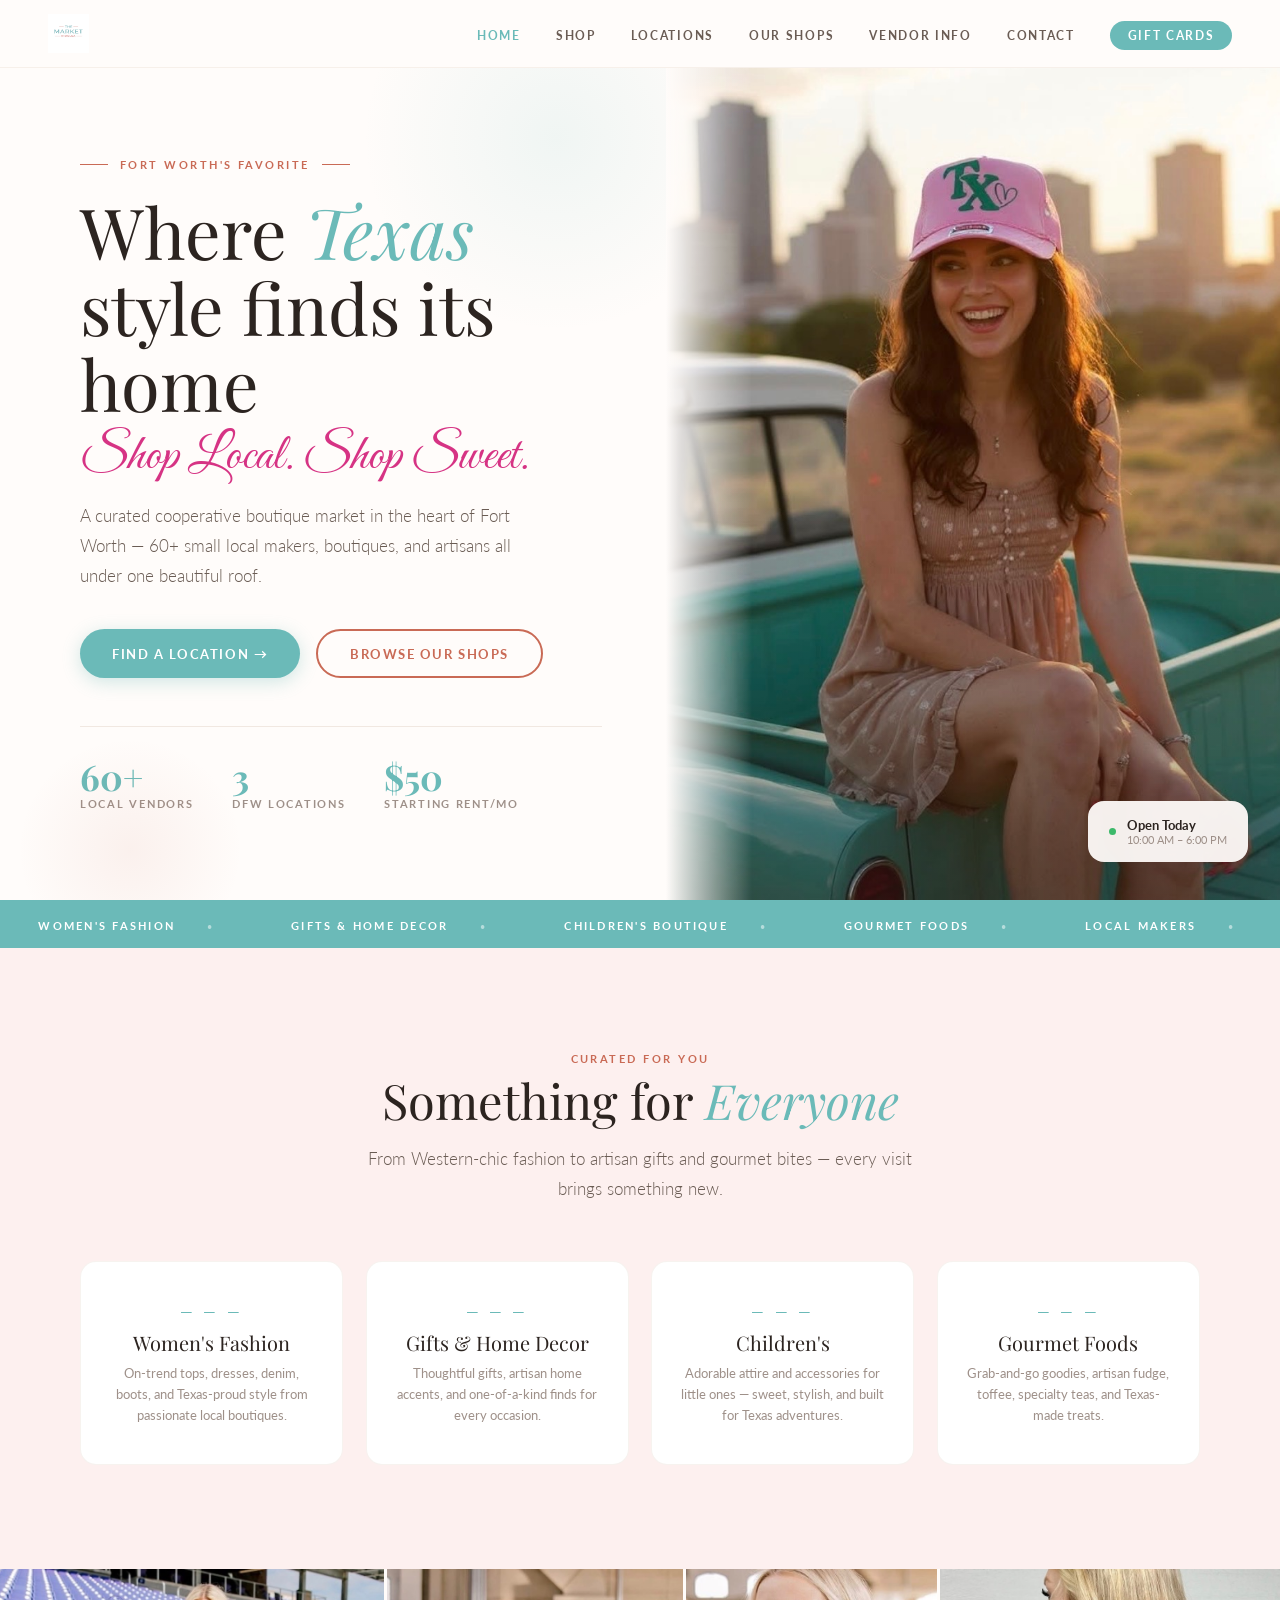
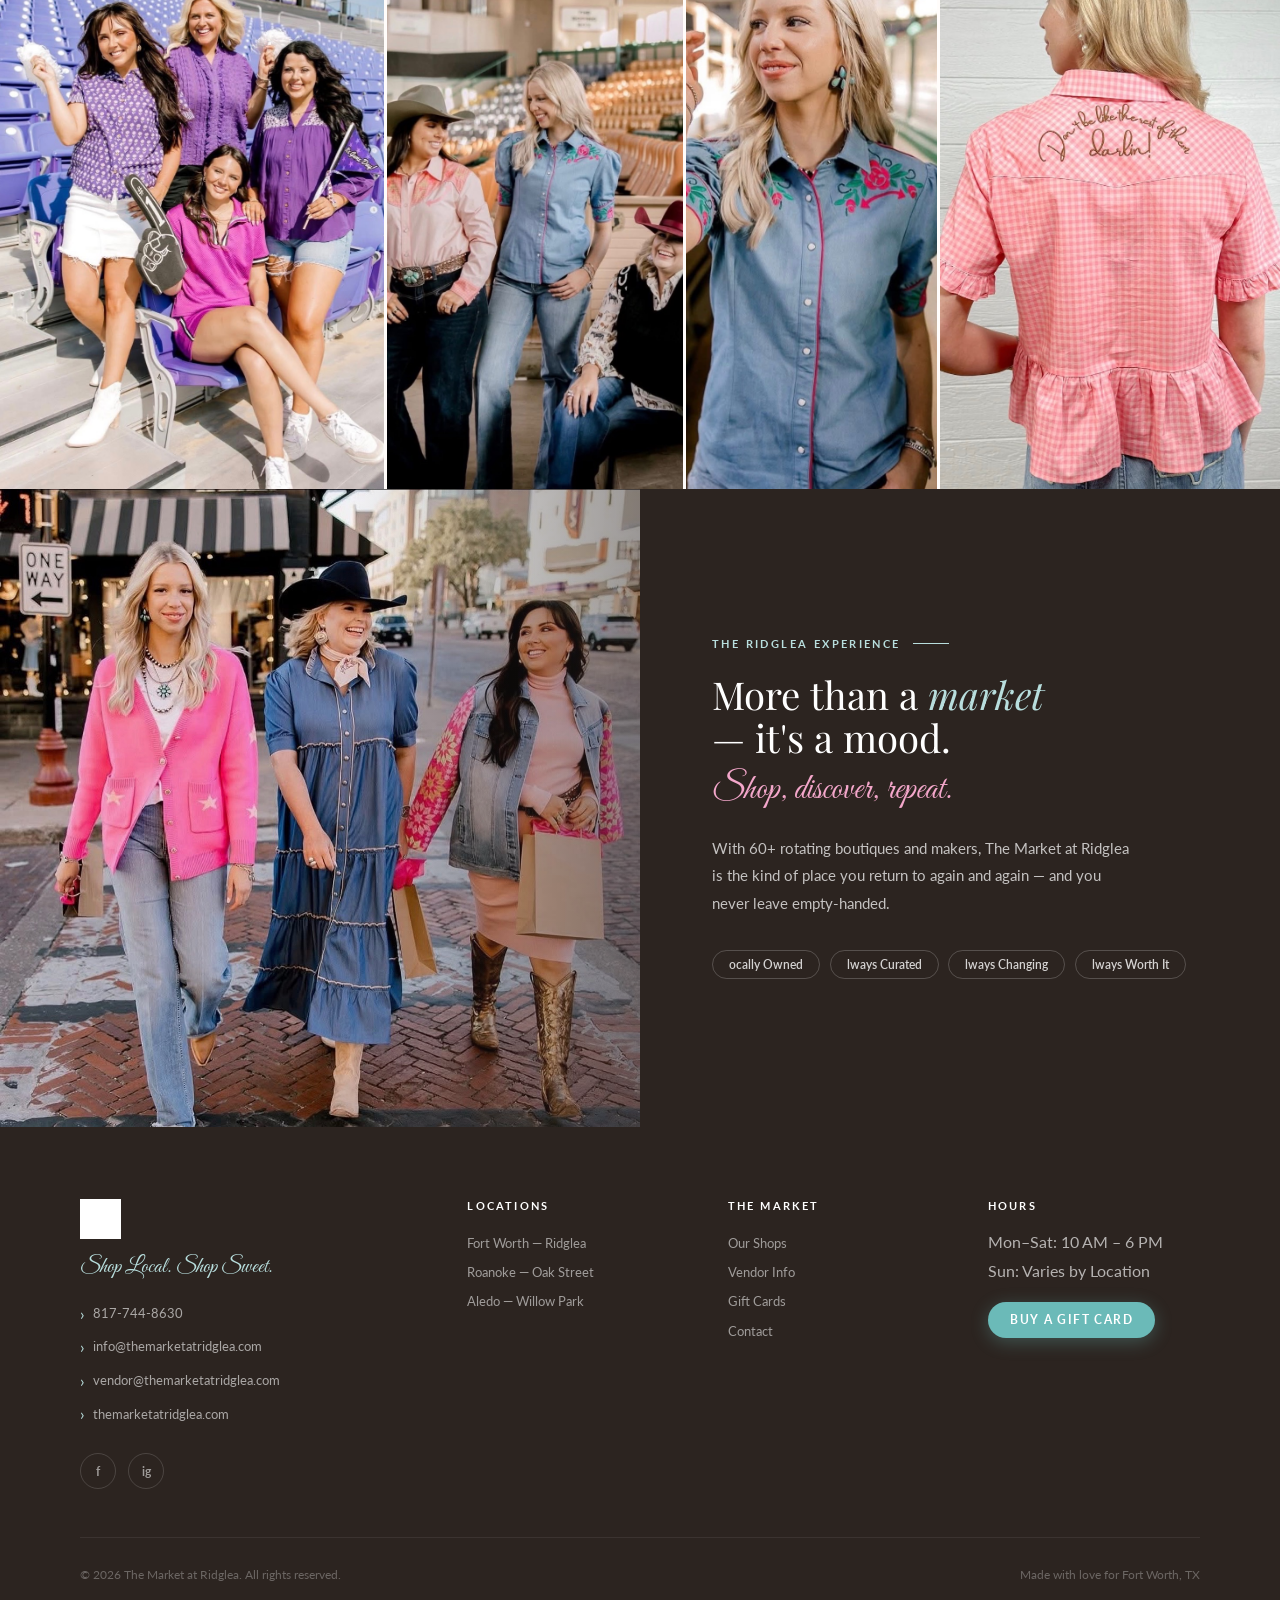
==== index.html @ 8eaa6ba1 "Add files via upload" ====
<!DOCTYPE html>
<html lang="en">
<head>
  <meta charset="UTF-8">
  <meta name="viewport" content="width=device-width,initial-scale=1.0">
  <title>Home — The Market at Ridglea</title>
  <link rel="preconnect" href="https://fonts.googleapis.com">
  <link rel="preconnect" href="https://fonts.gstatic.com" crossorigin>
  <link href="https://fonts.googleapis.com/css2?family=Playfair+Display:ital,wght@0,400;0,700;1,400;1,600&family=Lato:wght@300;400;700&family=Great+Vibes&display=swap" rel="stylesheet">
  <link rel="stylesheet" href="styles.css">
  
</head>
<body>
<nav id="navbar">
  <div class="nav-logo">
    <a href="index.html"><img src="[data-uri]" alt="The Market at Ridglea"></a>
  </div>
  <ul class="nav-links" id="navLinks">
    <li><a href="index.html" class="active">Home</a></li>
    <li><a href="shop.html">Shop</a></li>
    <li><a href="locations.html">Locations</a></li>
    <li><a href="shops.html">Our Shops</a></li>
    <li><a href="vendors.html">Vendor Info</a></li>
    <li><a href="contact.html">Contact</a></li>
    <li><a href="https://squareup.com/gift/MLB20ZD3B4ZFN/order" target="_blank" rel="noopener" class="nav-pill">Gift Cards</a></li>
  </ul>
  <button id="nav-toggle" aria-label="Toggle navigation menu" aria-expanded="false">
    <span></span><span></span><span></span>
  </button>
</nav>

<section class="hero">
  <div class="hero-left">
    <div class="hero-kicker u-eyebrow fade-in">Fort Worth's Favorite</div>
    <h1 class="u-h1 fade-in delay-1">Where <em>Texas</em><br>style finds its<br>home</h1>
    <div class="hero-script-wrap fade-in delay-2"><span class="u-script">Shop Local. Shop Sweet.</span></div>
    <p class="u-body hero-body fade-in delay-2">A curated cooperative boutique market in the heart of Fort Worth — 60+ small local makers, boutiques, and artisans all under one beautiful roof.</p>
    <div class="hero-ctas fade-in delay-3">
      <a href="locations.html" class="btn btn-teal">Find a Location &rarr;</a>
      <a href="shops.html" class="btn btn-outline">Browse Our Shops</a>
    </div>
    <div class="hero-proof fade-in delay-4">
      <div class="proof-item"><div class="num">60+</div><div class="lbl">Local Vendors</div></div>
      <div class="proof-item"><div class="num">3</div><div class="lbl">DFW Locations</div></div>
      <div class="proof-item"><div class="num">$50</div><div class="lbl">Starting Rent/mo</div></div>
    </div>
  </div>
  <div class="hero-right">
    <img class="hero-bg" src="[data-uri]" alt="Texas golden hour lifestyle photo">
    <div class="hero-right-overlay" aria-hidden="true"></div>
    <div class="hero-badge">
      <div class="open-dot" aria-hidden="true"></div>
      <div>
        <div class="badge-title">Open Today</div>
        <div class="badge-sub">10:00 AM &ndash; 6:00 PM</div>
      </div>
    </div>
  </div>
</section>

<div class="ticker" aria-hidden="true">
  <div class="ticker-track">
    <span class="ticker-item">Women's Fashion</span>
    <span class="ticker-item">Gifts &amp; Home Decor</span>
    <span class="ticker-item">Children's Boutique</span>
    <span class="ticker-item">Gourmet Foods</span>
    <span class="ticker-item">Local Makers</span>
    <span class="ticker-item">Fort Worth &middot; Roanoke &middot; Aledo</span>
    <span class="ticker-item">Shop Small</span>
    <span class="ticker-item">Women's Fashion</span>
    <span class="ticker-item">Gifts &amp; Home Decor</span>
    <span class="ticker-item">Children's Boutique</span>
    <span class="ticker-item">Gourmet Foods</span>
    <span class="ticker-item">Local Makers</span>
    <span class="ticker-item">Fort Worth &middot; Roanoke &middot; Aledo</span>
    <span class="ticker-item">Shop Small</span>
  </div>
</div>

<section class="section cats-section" id="categories">
  <div class="section-inner">
    <div class="section-header center">
      <div class="u-eyebrow fade-in">Curated for You</div>
      <h2 class="u-h2 fade-in delay-1">Something for <em>Everyone</em></h2>
      <p class="u-body fade-in delay-2">From Western-chic fashion to artisan gifts and gourmet bites — every visit brings something new.</p>
    </div>
    <div class="cats-grid">
      <div class="cat-card fade-in"><span class="cat-icon">— — —</span><div class="cat-name">Women's Fashion</div><div class="cat-desc">On-trend tops, dresses, denim, boots, and Texas-proud style from passionate local boutiques.</div></div>
      <div class="cat-card fade-in delay-1"><span class="cat-icon">— — —</span><div class="cat-name">Gifts &amp; Home Decor</div><div class="cat-desc">Thoughtful gifts, artisan home accents, and one-of-a-kind finds for every occasion.</div></div>
      <div class="cat-card fade-in delay-2"><span class="cat-icon">— — —</span><div class="cat-name">Children's</div><div class="cat-desc">Adorable attire and accessories for little ones — sweet, stylish, and built for Texas adventures.</div></div>
      <div class="cat-card fade-in delay-3"><span class="cat-icon">— — —</span><div class="cat-name">Gourmet Foods</div><div class="cat-desc">Grab-and-go goodies, artisan fudge, toffee, specialty teas, and Texas-made treats.</div></div>
    </div>
  </div>
</section>

<div class="gallery-strip" role="img" aria-label="Style photo gallery">
  <div class="gp"><img src="[data-uri]" alt="Game day fashion"><div class="gp-over"><span class="gp-tag">Game Day Looks</span></div></div>
  <div class="gp"><img src="[data-uri]" alt="Rodeo fashion"><div class="gp-over"><span class="gp-tag">Rodeo Ready</span></div></div>
  <div class="gp"><img src="[data-uri]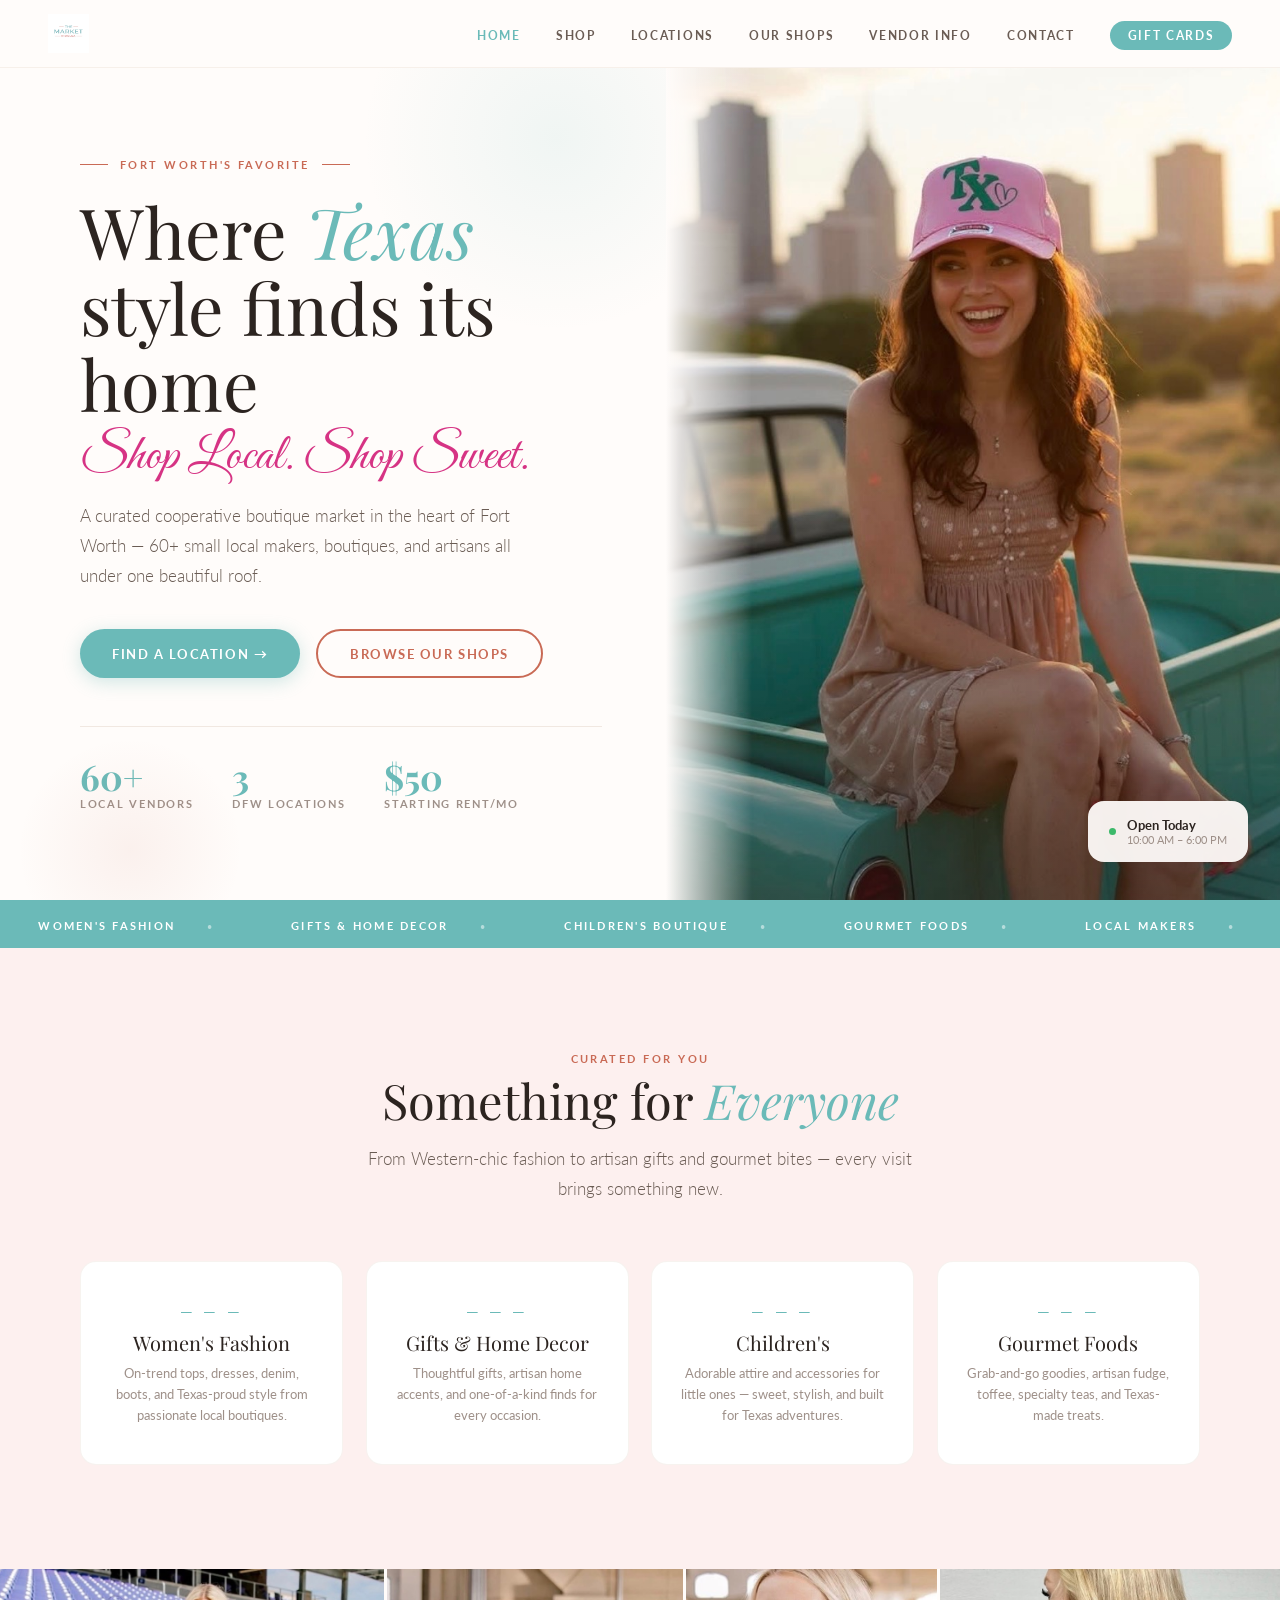
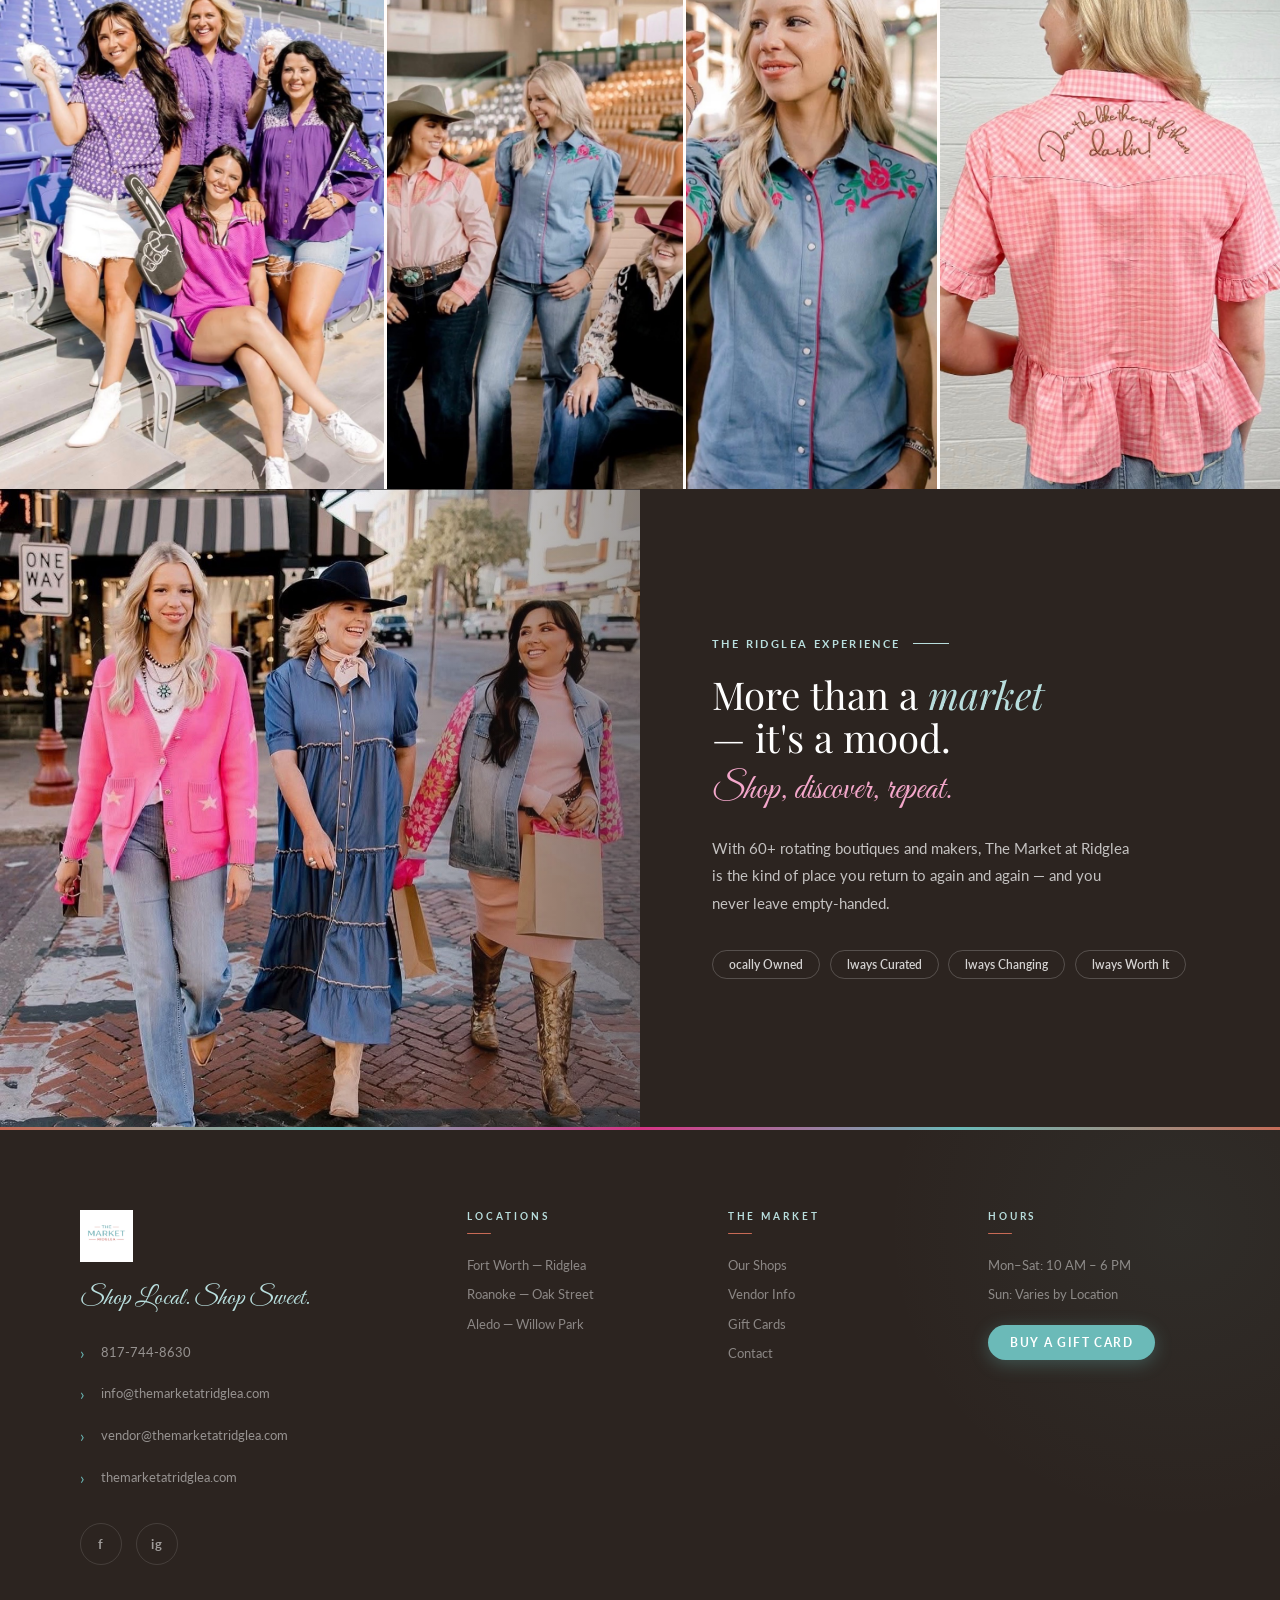
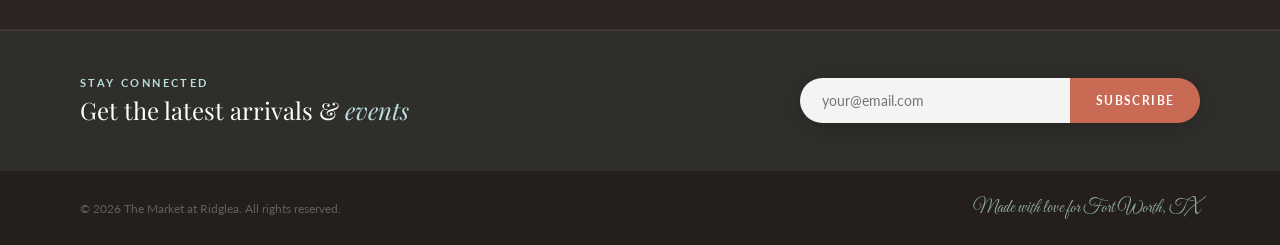
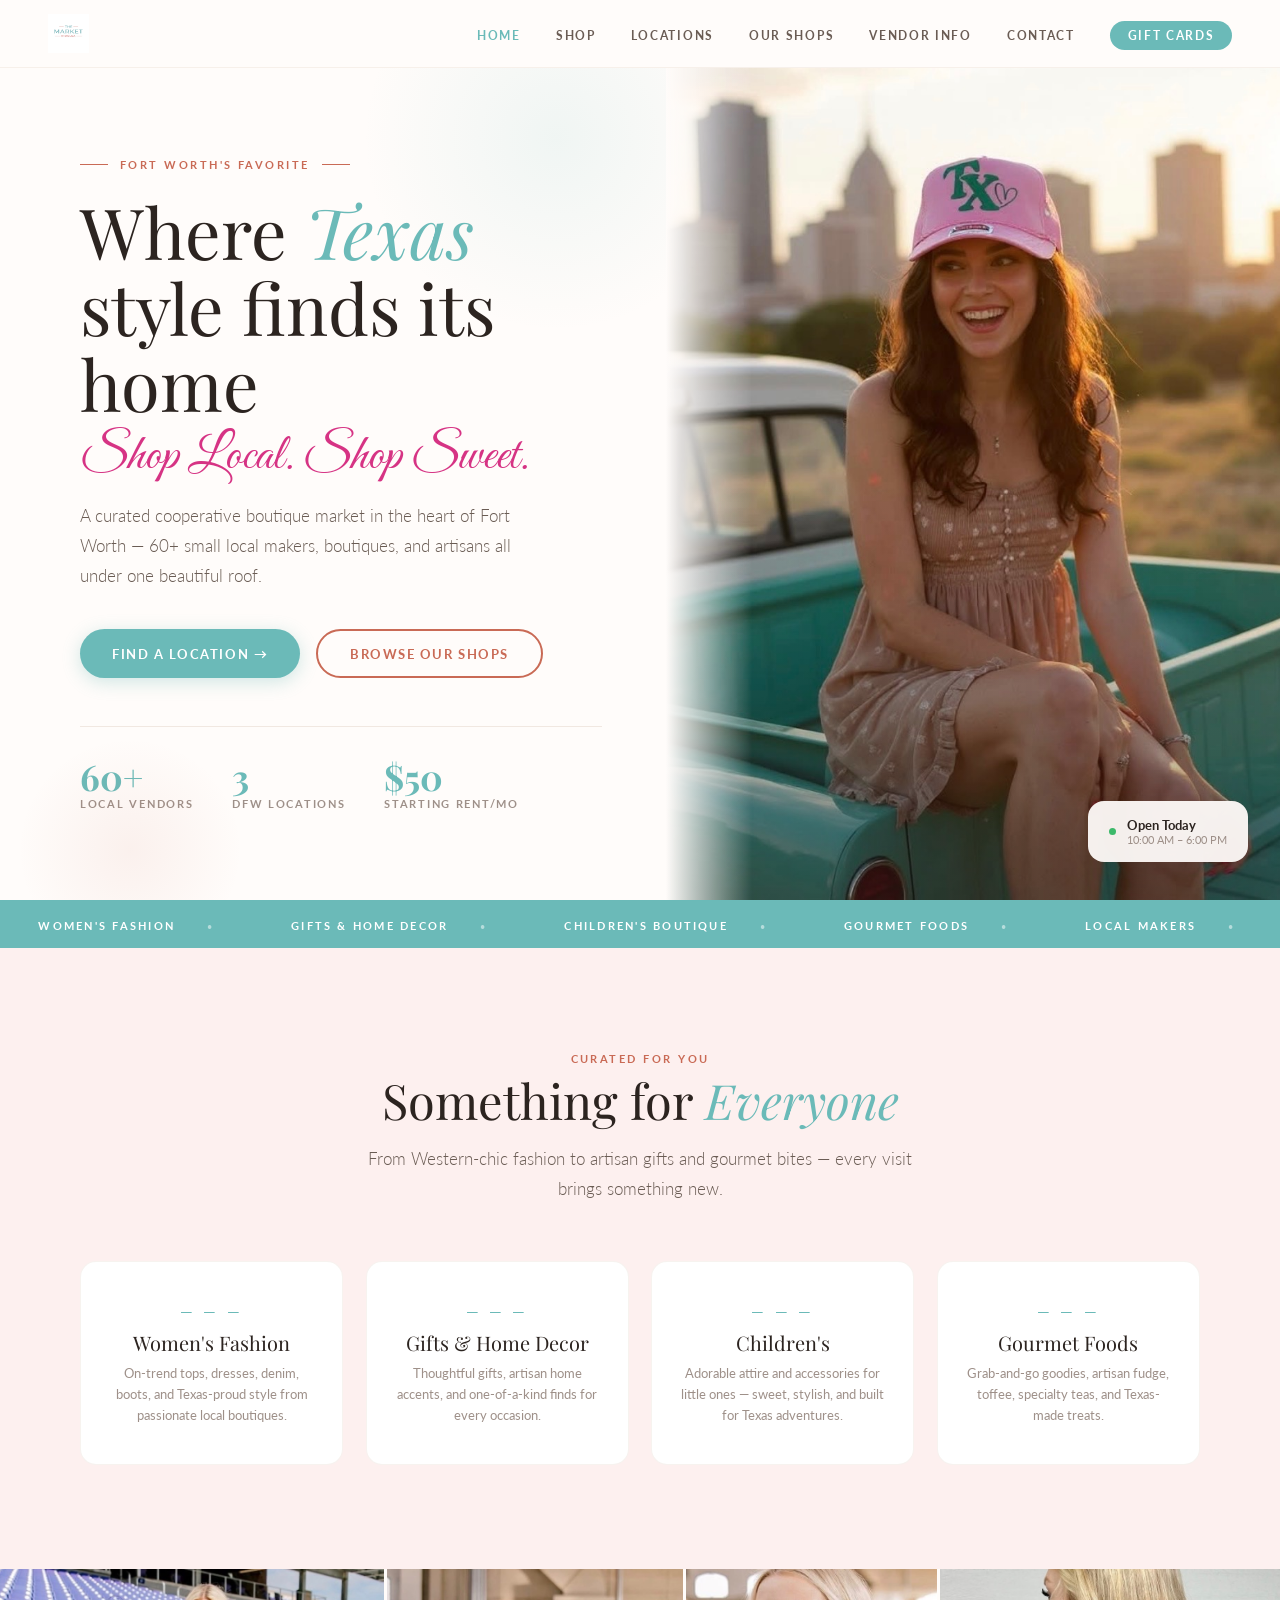
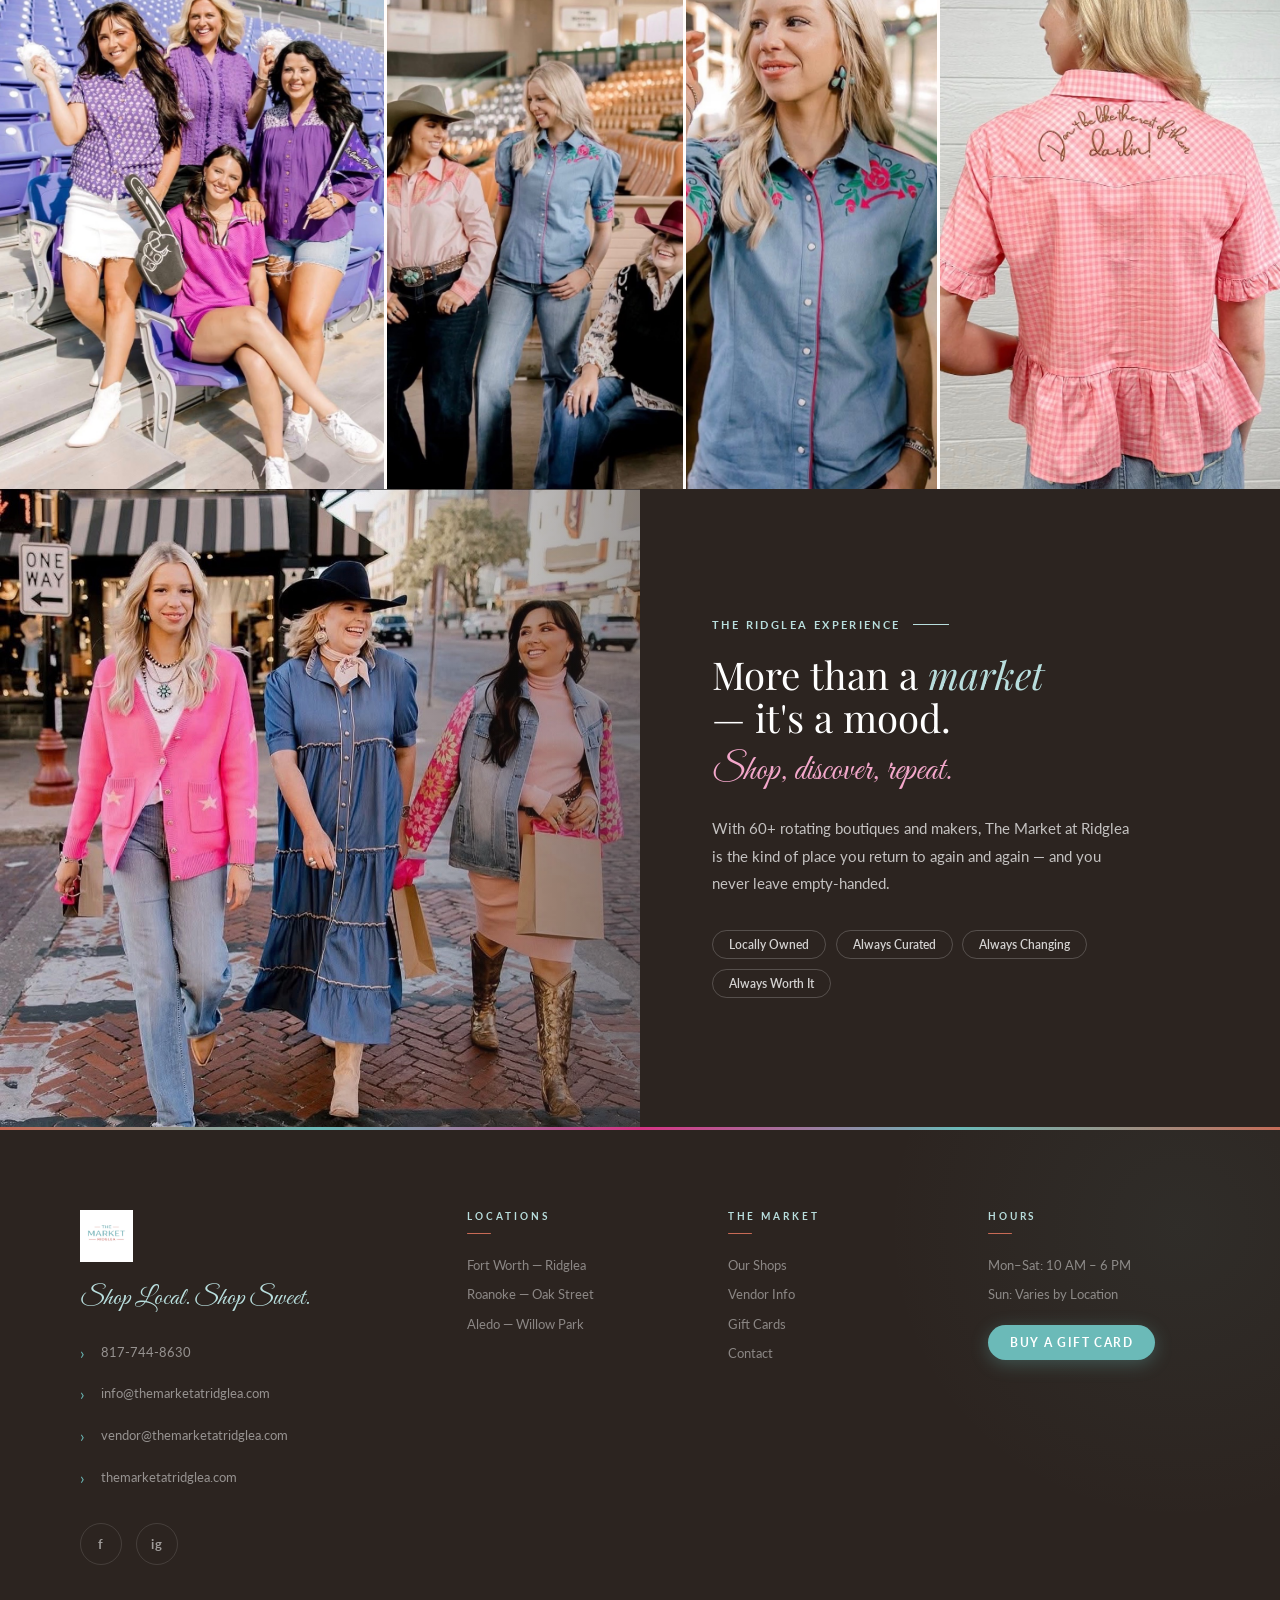
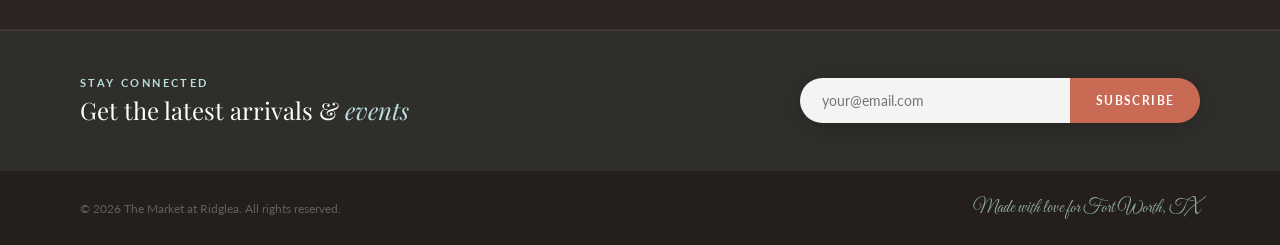
